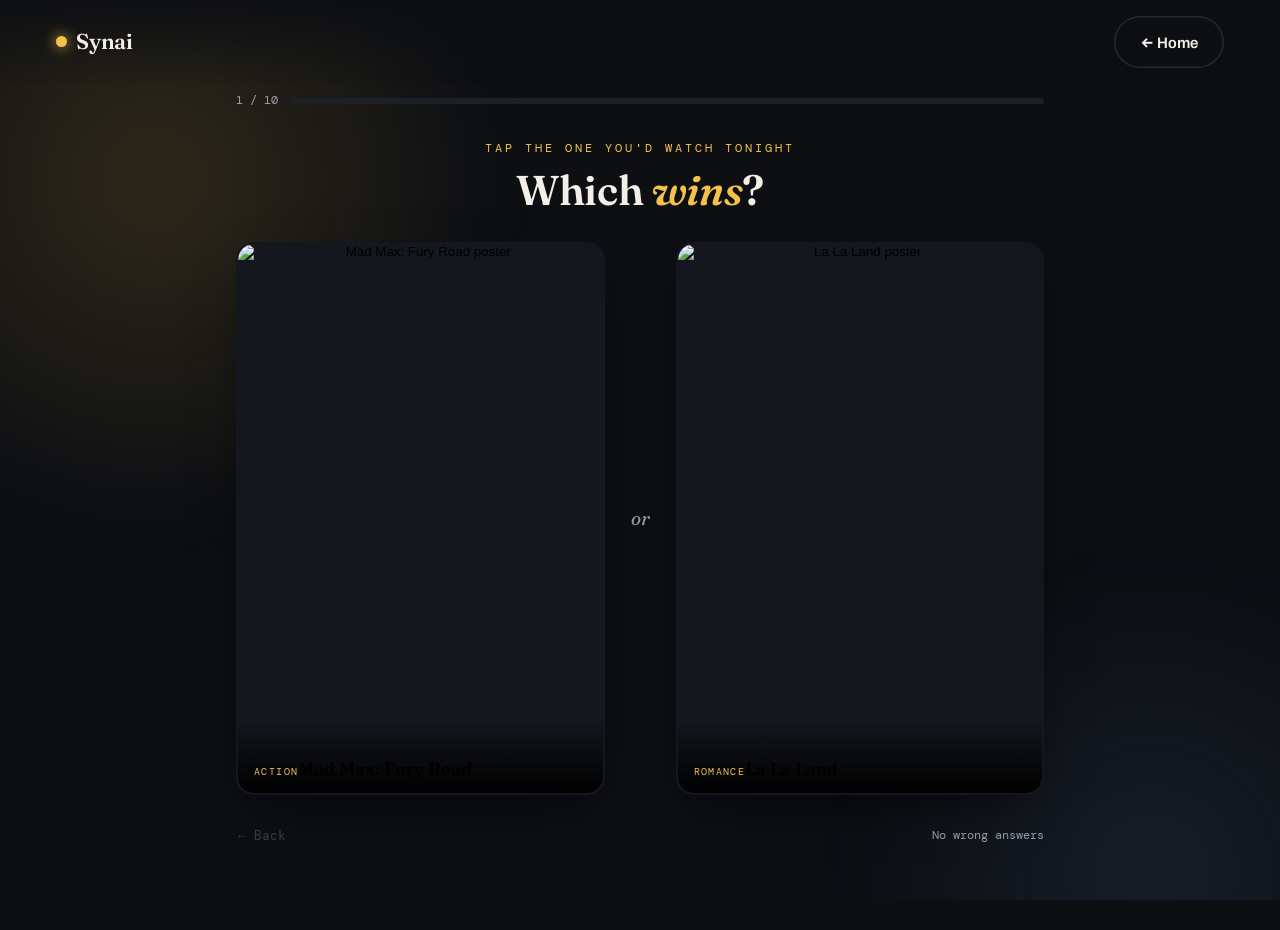
==== quiz.html @ 5b524165 "Rebuild as Synai: movie/TV taste-quiz site with real posters Replace the old single-page site with a" ====
<!DOCTYPE html>
<html lang="en">
<head>
  <meta charset="UTF-8" />
  <meta name="viewport" content="width=device-width, initial-scale=1.0" />
  <title>Synai — the taste quiz</title>
  <meta name="description" content="Ten this-or-that picks. Synai turns them into a ranked shortlist." />
  <link rel="icon" href="data:image/svg+xml,<svg xmlns='http://www.w3.org/2000/svg' viewBox='0 0 100 100'><circle cx='50' cy='50' r='40' fill='%23F4C24B'/></svg>" />
  <link rel="preconnect" href="https://image.tmdb.org" />
  <link rel="stylesheet" href="assets/css/styles.css" />
</head>
<body>

  <div class="scene" aria-hidden="true">
    <div class="glow g1"></div>
    <div class="glow g2"></div>
  </div>

  <nav class="nav">
    <a class="brand" href="index.html"><span class="dot"></span>Synai</a>
    <a class="btn ghost" href="index.html">← Home</a>
  </nav>

  <main class="quiz-main">
    <div class="quiz-stage" id="quiz-stage">

      <div class="progress" aria-hidden="true">
        <span id="q-count">1 / 10</span>
        <span class="bar"><i id="prog-fill"></i></span>
      </div>

      <div class="q-card" id="q-card">
        <p class="eyebrow">Tap the one you'd watch tonight</p>
        <h2 id="q-prompt">Which <em>wins</em>?</h2>
        <div class="matchup" id="matchup">
          <button class="pick" id="pick-a" type="button"></button>
          <span class="vs" aria-hidden="true">or</span>
          <button class="pick" id="pick-b" type="button"></button>
        </div>
      </div>

      <div class="q-foot" id="q-foot">
        <button class="ghost-btn" id="q-back" type="button">← Back</button>
        <span id="q-hint">No wrong answers</span>
      </div>

      <section class="results" id="results" aria-live="polite">
        <div class="results-head">
          <p class="eyebrow" style="text-align:center">Your shortlist</p>
          <h2>Made <em>for you</em></h2>
          <p>Ranked by match — movies and series mixed.</p>
        </div>
        <div class="taste-summary" id="taste-summary"></div>
        <div class="rec-grid" id="rec-grid"></div>
        <div class="results-cta">
          <button class="btn" id="retake" type="button">Retake <span class="arr">↻</span></button>
          <a class="btn ghost" href="index.html">Home</a>
        </div>
      </section>

    </div>
  </main>

  <script src="assets/js/data.js"></script>
  <script src="assets/js/quiz.js"></script>
</body>
</html>
---- assets/css/styles.css ----
/* ============================================================
   Synai — taste-tuning for movies & TV
   v2: dark cinema wall, real posters, restrained palette
   ============================================================ */

@import url('https://fonts.googleapis.com/css2?family=Fraunces:opsz,wght@9..144,500;9..144,600&family=Familjen+Grotesk:wght@400;500;600&family=DM+Mono:wght@400;500&display=swap');

:root {
  /* restrained palette: ink + off-white + a single amber accent.
     The posters supply all the color. */
  --bg:      #0D0F13;
  --bg-2:    #14171D;
  --bg-3:    #1C2027;
  --line:    rgba(255,255,255,0.10);
  --text:    #F3EFE6;
  --muted:   #9aa0ab;
  --accent:  #F4C24B;
  --accent-d:#d89f2a;

  --display: 'Fraunces', Georgia, serif;
  --body:    'Familjen Grotesk', system-ui, sans-serif;
  --mono:    'DM Mono', ui-monospace, monospace;

  --r-poster: 10px;
  --r-card:   18px;

  --shadow: 0 18px 50px -20px rgba(0,0,0,0.8);
  --maxw: 1200px;
  --gutter: clamp(18px, 5vw, 56px);
}

* { box-sizing: border-box; }
html { scroll-behavior: smooth; }
body {
  margin: 0;
  font-family: var(--body);
  background: var(--bg);
  color: var(--text);
  -webkit-font-smoothing: antialiased;
  overflow-x: hidden;
  line-height: 1.5;
}
h1, h2, h3 { font-family: var(--display); font-weight: 600; line-height: 1.04; letter-spacing: -0.01em; margin: 0; }
a { color: inherit; }
img { display: block; }

.eyebrow {
  font-family: var(--mono);
  font-size: 0.72rem;
  letter-spacing: 0.26em;
  text-transform: uppercase;
  color: var(--accent);
  margin: 0;
}

/* ---- soft reworked shapes: two quiet radial glows --------- */
.scene { position: fixed; inset: 0; z-index: 0; overflow: hidden; pointer-events: none; }
.glow { position: absolute; border-radius: 50%; filter: blur(40px); opacity: 0.5; will-change: transform; }
.glow.g1 { width: 60vw; height: 60vw; left: -18vw; top: -16vw;
  background: radial-gradient(circle, rgba(244,194,75,0.30), transparent 65%); }
.glow.g2 { width: 52vw; height: 52vw; right: -16vw; top: 60vh;
  background: radial-gradient(circle, rgba(90,130,180,0.28), transparent 65%); }

/* ---- nav -------------------------------------------------- */
.nav {
  position: fixed; inset: 0 0 auto 0; z-index: 60;
  display: flex; align-items: center; justify-content: space-between;
  padding: 16px var(--gutter);
  background: linear-gradient(to bottom, rgba(13,15,19,0.92), rgba(13,15,19,0));
  backdrop-filter: blur(6px);
}
.brand { font-family: var(--display); font-weight: 600; font-size: 1.35rem; letter-spacing: -0.01em; text-decoration: none; display: inline-flex; align-items: center; gap: 9px; }
.brand .dot { width: 11px; height: 11px; border-radius: 50%; background: var(--accent); box-shadow: 0 0 14px var(--accent); }

/* ---- buttons ---------------------------------------------- */
.btn {
  font-family: var(--body); font-weight: 600; font-size: 1rem;
  border: none; cursor: pointer; text-decoration: none;
  padding: 14px 26px; border-radius: 100px;
  background: var(--accent); color: #20180a;
  display: inline-flex; align-items: center; gap: 9px;
  transition: transform .16s ease, box-shadow .16s ease, background .16s;
  box-shadow: 0 10px 30px -10px rgba(244,194,75,0.5);
}
.btn:hover { transform: translateY(-2px); box-shadow: 0 16px 40px -12px rgba(244,194,75,0.6); }
.btn:active { transform: translateY(0); }
.btn:focus-visible { outline: 3px solid var(--accent); outline-offset: 3px; }
.btn.ghost { background: transparent; color: var(--text); box-shadow: inset 0 0 0 1.5px var(--line); }
.btn.ghost:hover { box-shadow: inset 0 0 0 1.5px rgba(255,255,255,0.4); }
.btn .arr { transition: transform .18s; }
.btn:hover .arr { transform: translateX(3px); }

main { position: relative; z-index: 2; }
.wrap { max-width: var(--maxw); margin: 0 auto; padding: 0 var(--gutter); }

/* reveal */
.reveal { opacity: 0; transform: translateY(26px); transition: opacity .7s ease, transform .7s cubic-bezier(.2,.7,.2,1); }
.reveal.in { opacity: 1; transform: none; }
.reveal.d1 { transition-delay: .07s; }
.reveal.d2 { transition-delay: .14s; }

/* ============================================================
   HOME — poster wall hero
   ============================================================ */
.hero { position: relative; min-height: 100vh; overflow: hidden; display: flex; align-items: center; }

/* moving columns of real posters */
.wall {
  position: absolute; inset: -8% -2%;
  display: flex; gap: clamp(10px, 1.4vw, 18px);
  justify-content: center;
  transform: rotate(-6deg) scale(1.18);
  z-index: 0;
  -webkit-mask-image: radial-gradient(120% 80% at 50% 42%, #000 55%, transparent 100%);
          mask-image: radial-gradient(120% 80% at 50% 42%, #000 55%, transparent 100%);
}
.wall-col { display: flex; flex-direction: column; gap: clamp(10px, 1.4vw, 18px); flex: 0 0 auto; width: clamp(120px, 14vw, 190px); will-change: transform; }
.wall-col.up   { animation: scrollUp   var(--dur, 60s) linear infinite; }
.wall-col.down { animation: scrollDown var(--dur, 60s) linear infinite; }
@keyframes scrollUp   { from { transform: translateY(0); }    to { transform: translateY(-50%); } }
@keyframes scrollDown { from { transform: translateY(-50%); } to { transform: translateY(0); } }
.wall-col img {
  width: 100%; aspect-ratio: 2 / 3; object-fit: cover;
  border-radius: var(--r-poster);
  box-shadow: var(--shadow);
  background: var(--bg-2);
}

/* darkening + centered message */
.hero-scrim { position: absolute; inset: 0; z-index: 1;
  background: radial-gradient(110% 75% at 50% 45%, rgba(13,15,19,0.55) 0%, rgba(13,15,19,0.86) 55%, rgba(13,15,19,0.97) 100%); }
.hero-inner { position: relative; z-index: 2; width: 100%; text-align: center; padding: 120px 0 60px; }
.hero-mark { font-family: var(--display); font-weight: 600; font-size: 0.95rem; letter-spacing: 0.04em; color: var(--muted); margin-bottom: 18px; }
.hero h1 { font-size: clamp(2.8rem, 9vw, 6.5rem); letter-spacing: -0.025em; }
.hero h1 em { font-style: italic; color: var(--accent); }
.hero .sub { color: var(--muted); font-size: clamp(1.05rem, 1.7vw, 1.3rem); margin: 22px auto 34px; max-width: 30ch; }
.hero-cta { display: flex; gap: 12px; justify-content: center; flex-wrap: wrap; }
.hero-note { margin-top: 22px; font-family: var(--mono); font-size: 0.74rem; letter-spacing: 0.08em; color: var(--muted); }
.scroll-cue { position: absolute; left: 50%; bottom: 26px; transform: translateX(-50%); z-index: 2; font-family: var(--mono); font-size: 0.66rem; letter-spacing: 0.3em; color: var(--muted); text-transform: uppercase; animation: bob 2.4s ease-in-out infinite; }
@keyframes bob { 0%,100% { transform: translate(-50%, 0); opacity: .55; } 50% { transform: translate(-50%, 6px); opacity: 1; } }

/* ---- catalog grid band ----------------------------------- */
.gallery { padding: clamp(70px, 12vh, 130px) 0; position: relative; }
.gallery-head { display: flex; align-items: flex-end; justify-content: space-between; gap: 20px; flex-wrap: wrap; margin-bottom: 36px; }
.gallery-head h2 { font-size: clamp(1.8rem, 4vw, 2.8rem); }
.gallery-head p { color: var(--muted); margin: 8px 0 0; }
.poster-grid { display: grid; grid-template-columns: repeat(6, 1fr); gap: clamp(10px, 1.4vw, 18px); }
.tile { position: relative; border-radius: var(--r-poster); overflow: hidden; box-shadow: var(--shadow); aspect-ratio: 2/3; background: var(--bg-2); }
.tile img { width: 100%; height: 100%; object-fit: cover; transition: transform .4s ease; }
.tile:hover img { transform: scale(1.06); }
.tile figcaption {
  position: absolute; inset: auto 0 0 0; padding: 28px 12px 12px;
  font-family: var(--mono); font-size: 0.66rem; letter-spacing: 0.04em;
  background: linear-gradient(to top, rgba(0,0,0,0.85), transparent);
  opacity: 0; transition: opacity .25s; pointer-events: none;
}
.tile:hover figcaption { opacity: 1; }

/* ---- closing CTA ----------------------------------------- */
.closer { text-align: center; padding: clamp(80px,14vh,150px) 0 clamp(60px,10vh,110px); }
.closer h2 { font-size: clamp(2rem, 5vw, 3.6rem); max-width: 16ch; margin: 0 auto 12px; }
.closer p { color: var(--muted); margin: 0 auto 30px; max-width: 40ch; }

.foot { position: relative; z-index: 2; border-top: 1px solid var(--line); padding: 26px var(--gutter); display: flex; justify-content: space-between; gap: 12px; flex-wrap: wrap; font-family: var(--mono); font-size: 0.74rem; color: var(--muted); }

/* ============================================================
   QUIZ
   ============================================================ */
.quiz-main { position: relative; z-index: 2; min-height: 100vh; padding-top: 92px; }
.quiz-stage { max-width: 920px; margin: 0 auto; padding: 0 var(--gutter) 80px; }

.progress { display: flex; align-items: center; gap: 14px; font-family: var(--mono); font-size: 0.74rem; color: var(--muted); margin-bottom: 30px; }
.progress .bar { flex: 1; height: 6px; border-radius: 100px; background: var(--bg-3); overflow: hidden; }
.progress .bar i { display: block; height: 100%; width: 0; background: var(--accent); border-radius: 100px; transition: width .5s cubic-bezier(.2,.7,.2,1); }

.q-card { text-align: center; }
.q-card h2 { font-size: clamp(1.7rem, 4vw, 2.6rem); margin: 12px 0 30px; }
.q-card h2 em { font-style: italic; color: var(--accent); }

.matchup { display: grid; grid-template-columns: 1fr auto 1fr; gap: clamp(12px, 2.5vw, 26px); align-items: center; }
.vs { font-family: var(--display); font-style: italic; font-size: 1.2rem; color: var(--muted); }
.pick {
  position: relative; border: 2px solid transparent; cursor: pointer; padding: 0;
  border-radius: var(--r-card); overflow: hidden; background: var(--bg-2);
  aspect-ratio: 2/3; box-shadow: var(--shadow);
  transition: transform .18s ease, border-color .18s ease, box-shadow .18s;
}
.pick img { width: 100%; height: 100%; object-fit: cover; }
.pick figcaption {
  position: absolute; inset: auto 0 0 0; z-index: 2; text-align: left;
  padding: 40px 16px 14px;
  background: linear-gradient(to top, rgba(0,0,0,0.9) 10%, transparent);
}
.pick .c-genre { font-family: var(--mono); font-size: 0.62rem; letter-spacing: 0.14em; text-transform: uppercase; color: var(--accent); }
.pick .c-title { font-family: var(--display); font-weight: 600; font-size: 1.1rem; line-height: 1.06; margin-top: 3px; }
.pick:hover { transform: translateY(-5px); box-shadow: 0 26px 60px -22px rgba(0,0,0,0.9); border-color: rgba(255,255,255,0.25); }
.pick:focus-visible { outline: 3px solid var(--accent); outline-offset: 3px; }
.pick.chosen { border-color: var(--accent); transform: scale(0.99); }

.q-foot { margin-top: 26px; display: flex; justify-content: space-between; align-items: center; font-family: var(--mono); font-size: 0.78rem; color: var(--muted); }
.ghost-btn { background: none; border: none; cursor: pointer; font-family: var(--mono); font-size: 0.8rem; color: var(--muted); display: inline-flex; align-items: center; gap: 7px; padding: 6px 2px; }
.ghost-btn:disabled { opacity: 0.3; cursor: default; }
.ghost-btn:not(:disabled):hover { color: var(--text); }

/* results */
.results { display: none; }
.results.show { display: block; animation: rise .6s cubic-bezier(.2,.7,.2,1); }
@keyframes rise { from { opacity: 0; transform: translateY(24px); } to { opacity: 1; transform: none; } }
.results-head { text-align: center; margin-bottom: 22px; }
.results-head h2 { font-size: clamp(2rem, 5vw, 3.2rem); }
.results-head h2 em { font-style: italic; color: var(--accent); }
.results-head p { color: var(--muted); margin-top: 10px; }
.taste-summary { display: flex; flex-wrap: wrap; gap: 9px; justify-content: center; margin: 22px 0 40px; }
.taste-pill { font-family: var(--mono); font-size: 0.74rem; padding: 8px 14px; border-radius: 100px; background: var(--bg-2); border: 1px solid var(--line); }
.taste-pill b { color: var(--accent); font-weight: 500; }

.rec-grid { display: grid; grid-template-columns: repeat(4, 1fr); gap: clamp(12px,1.6vw,18px); }
.rec { position: relative; border-radius: var(--r-card); overflow: hidden; aspect-ratio: 2/3; background: var(--bg-2); box-shadow: var(--shadow); animation: rise .5s backwards; }
.rec img { width: 100%; height: 100%; object-fit: cover; }
.rec .r-rank { position: absolute; top: 10px; left: 10px; z-index: 2; font-family: var(--display); font-weight: 600; font-size: 0.95rem; min-width: 28px; height: 28px; padding: 0 7px; border-radius: 100px; background: var(--accent); color: #20180a; display: grid; place-items: center; }
.rec figcaption { position: absolute; inset: auto 0 0 0; z-index: 2; padding: 36px 12px 12px; background: linear-gradient(to top, rgba(0,0,0,0.92) 12%, transparent); }
.rec .r-title { font-family: var(--display); font-weight: 600; font-size: 1rem; line-height: 1.06; }
.rec .r-match { font-family: var(--mono); font-size: 0.66rem; color: var(--accent); margin-top: 4px; }
.results-cta { text-align: center; margin-top: 42px; display: flex; gap: 12px; justify-content: center; flex-wrap: wrap; }

/* ============================================================
   Responsive
   ============================================================ */
@media (max-width: 1000px) { .poster-grid { grid-template-columns: repeat(4, 1fr); } }
@media (max-width: 820px) {
  .rec-grid { grid-template-columns: repeat(2, 1fr); }
}
@media (max-width: 560px) {
  .poster-grid { grid-template-columns: repeat(3, 1fr); }
  .matchup { grid-template-columns: 1fr 1fr; }
  .vs { display: none; }
  .nav .nav-hide { display: none; }
}

@media (prefers-reduced-motion: reduce) {
  * { animation-duration: .001ms !important; animation-iteration-count: 1 !important; transition-duration: .001ms !important; scroll-behavior: auto; }
  .reveal { opacity: 1; transform: none; }
  .wall { transform: rotate(-6deg) scale(1.18); }
  .wall-col.up, .wall-col.down { animation: none; }
}
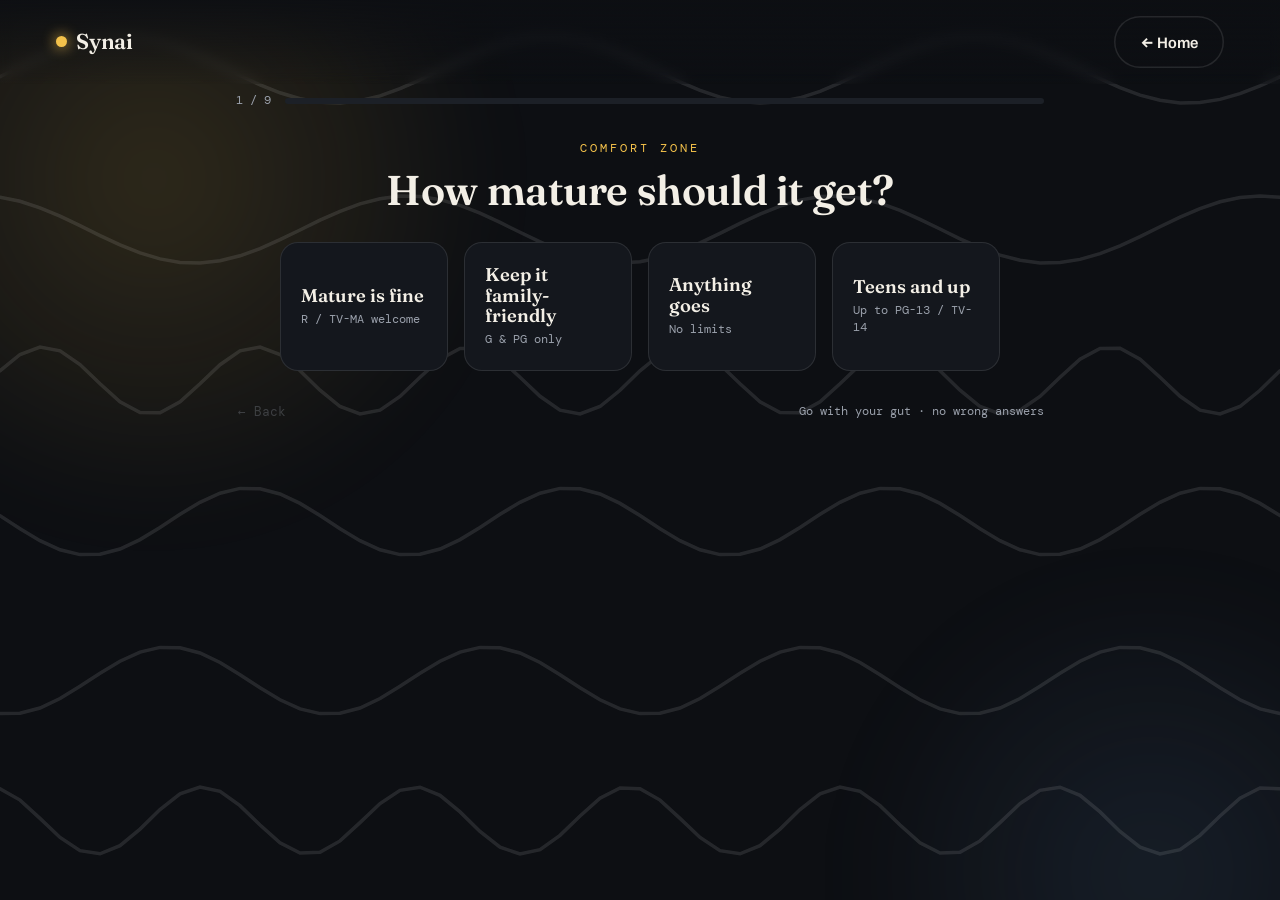
==== commit 92f30abc: "Go live with TMDB catalog, family controls, and richer detail popups - Replace the static 80-title c" ====
--- a/quiz.html
+++ b/quiz.html
@@ -30,25 +30,21 @@
       </div>
 
       <div class="q-card" id="q-card">
-        <p class="eyebrow">Tap the one you'd watch tonight</p>
-        <h2 id="q-prompt">Which <em>wins</em>?</h2>
-        <div class="matchup" id="matchup">
-          <button class="pick" id="pick-a" type="button"></button>
-          <span class="vs" aria-hidden="true">or</span>
-          <button class="pick" id="pick-b" type="button"></button>
-        </div>
+        <p class="eyebrow" id="q-kicker">Right now</p>
+        <h2 id="q-prompt"></h2>
+        <div id="q-body"></div>
       </div>
 
       <div class="q-foot" id="q-foot">
         <button class="ghost-btn" id="q-back" type="button">← Back</button>
-        <span id="q-hint">No wrong answers</span>
+        <span id="q-hint">Go with your gut · no wrong answers</span>
       </div>
 
       <section class="results" id="results" aria-live="polite">
         <div class="results-head">
           <p class="eyebrow" style="text-align:center">Your shortlist</p>
           <h2>Made <em>for you</em></h2>
-          <p>Ranked by match — movies and series mixed.</p>
+          <p>Ranked for your mood tonight. Tap any poster to see what it's about.</p>
         </div>
         <div class="taste-summary" id="taste-summary"></div>
         <div class="rec-grid" id="rec-grid"></div>
@@ -61,7 +57,30 @@
     </div>
   </main>
 
+  <!-- movie detail modal -->
+  <div class="modal" id="movie-modal" hidden>
+    <div class="modal-backdrop" data-close></div>
+    <div class="modal-card" role="dialog" aria-modal="true" aria-labelledby="m-title">
+      <button class="modal-close" type="button" data-close aria-label="Close">✕</button>
+      <img class="modal-poster" id="m-poster" alt="" width="500" height="750" />
+      <div class="modal-body">
+        <p class="m-meta" id="m-meta"></p>
+        <h3 id="m-title"></h3>
+        <p class="m-facts" id="m-facts"></p>
+        <div class="m-scores" id="m-scores"></div>
+        <div class="m-moods" id="m-moods"></div>
+        <p class="m-overview" id="m-overview"></p>
+        <p class="m-cast" id="m-cast"></p>
+        <p class="m-watch" id="m-watch"></p>
+        <p class="m-match" id="m-match"></p>
+      </div>
+    </div>
+  </div>
+
   <script src="assets/js/data.js"></script>
+  <script src="assets/js/curated.js"></script>
+  <script src="assets/js/tmdb.js"></script>
+  <script src="assets/js/modal.js"></script>
   <script src="assets/js/quiz.js"></script>
 </body>
 </html>
--- a/assets/css/styles.css
+++ b/assets/css/styles.css
@@ -55,6 +55,7 @@
 
 /* ---- soft reworked shapes: two quiet radial glows --------- */
 .scene { position: fixed; inset: 0; z-index: 0; overflow: hidden; pointer-events: none; }
+.squiggle { pointer-events: none; z-index: 0; }
 .glow { position: absolute; border-radius: 50%; filter: blur(40px); opacity: 0.5; will-change: transform; }
 .glow.g1 { width: 60vw; height: 60vw; left: -18vw; top: -16vw;
   background: radial-gradient(circle, rgba(244,194,75,0.30), transparent 65%); }
@@ -144,17 +145,50 @@
 .gallery-head { display: flex; align-items: flex-end; justify-content: space-between; gap: 20px; flex-wrap: wrap; margin-bottom: 36px; }
 .gallery-head h2 { font-size: clamp(1.8rem, 4vw, 2.8rem); }
 .gallery-head p { color: var(--muted); margin: 8px 0 0; }
+.catalog-search-row { display: flex; align-items: center; gap: 16px; flex-wrap: wrap; margin-bottom: 28px; }
+.catalog-search {
+  flex: 1 1 320px; max-width: 520px; font: inherit; color: var(--text);
+  background: rgba(255, 255, 255, 0.04); border: 1px solid rgba(255, 255, 255, 0.12);
+  border-radius: 999px; padding: 14px 22px; outline: none; transition: border-color .2s, background .2s;
+}
+.catalog-search::placeholder { color: var(--muted); }
+.catalog-search:focus { border-color: var(--accent); background: rgba(255, 255, 255, 0.06); }
+.search-status { color: var(--muted); font-size: 0.92rem; }
+.catalog-loading { color: var(--muted); padding: 40px 0; grid-column: 1 / -1; text-align: center; }
+.genre-filter { display: flex; flex-wrap: wrap; gap: 10px; margin-bottom: 28px; }
+.genre-chip {
+  font: inherit; font-size: 0.9rem; color: var(--muted); cursor: pointer;
+  background: rgba(255, 255, 255, 0.04); border: 1px solid rgba(255, 255, 255, 0.12);
+  border-radius: 999px; padding: 8px 16px; transition: color .18s, background .18s, border-color .18s;
+}
+.genre-chip:hover { color: #fff; border-color: rgba(255, 255, 255, 0.28); }
+.genre-chip.on { color: #20180a; background: var(--accent); border-color: var(--accent); font-weight: 600; }
+.see-more-row { display: flex; justify-content: center; margin-top: 36px; }
 .poster-grid { display: grid; grid-template-columns: repeat(6, 1fr); gap: clamp(10px, 1.4vw, 18px); }
-.tile { position: relative; border-radius: var(--r-poster); overflow: hidden; box-shadow: var(--shadow); aspect-ratio: 2/3; background: var(--bg-2); }
+.tile {
+  position: relative; display: block; padding: 0; border: none; cursor: pointer;
+  font: inherit; color: inherit; text-align: left;
+  border-radius: var(--r-poster); overflow: hidden; box-shadow: var(--shadow);
+  aspect-ratio: 2/3; background: var(--bg-2);
+}
 .tile img { width: 100%; height: 100%; object-fit: cover; transition: transform .4s ease; }
-.tile:hover img { transform: scale(1.06); }
-.tile figcaption {
+.tile:hover img, .tile:focus-visible img { transform: scale(1.06); }
+.tile:focus-visible { outline: 3px solid var(--accent); outline-offset: 3px; }
+.tile .t-info {
+  position: absolute; top: 8px; right: 8px; z-index: 2;
+  width: 24px; height: 24px; border-radius: 50%;
+  display: grid; place-items: center; font-size: 0.8rem;
+  background: rgba(0,0,0,0.55); color: var(--text);
+  opacity: 0; transition: opacity .25s;
+}
+.tile:hover .t-info, .tile:focus-visible .t-info { opacity: 1; }
+.tile .t-cap {
   position: absolute; inset: auto 0 0 0; padding: 28px 12px 12px;
   font-family: var(--mono); font-size: 0.66rem; letter-spacing: 0.04em;
   background: linear-gradient(to top, rgba(0,0,0,0.85), transparent);
   opacity: 0; transition: opacity .25s; pointer-events: none;
 }
-.tile:hover figcaption { opacity: 1; }
+.tile:hover .t-cap, .tile:focus-visible .t-cap { opacity: 1; }
 
 /* ---- closing CTA ----------------------------------------- */
 .closer { text-align: center; padding: clamp(80px,14vh,150px) 0 clamp(60px,10vh,110px); }
@@ -179,6 +213,21 @@
 
 .matchup { display: grid; grid-template-columns: 1fr auto 1fr; gap: clamp(12px, 2.5vw, 26px); align-items: center; }
 .vs { font-family: var(--display); font-style: italic; font-size: 1.2rem; color: var(--muted); }
+
+/* mood / in-the-moment options */
+.opts { display: grid; grid-template-columns: repeat(auto-fit, minmax(160px, 1fr)); gap: clamp(10px, 1.6vw, 16px); max-width: 720px; margin: 0 auto; }
+.opt {
+  cursor: pointer; text-align: left; font: inherit; color: inherit;
+  background: var(--bg-2); border: 1.5px solid var(--line); border-radius: var(--r-card);
+  padding: 22px 20px; min-height: 108px;
+  display: flex; flex-direction: column; justify-content: center; gap: 5px;
+  transition: transform .16s ease, border-color .16s ease, background .16s;
+}
+.opt:hover { transform: translateY(-4px); border-color: rgba(255,255,255,0.3); background: var(--bg-3); }
+.opt:focus-visible { outline: 3px solid var(--accent); outline-offset: 3px; }
+.opt.chosen { border-color: var(--accent); background: var(--bg-3); }
+.opt-label { font-family: var(--display); font-weight: 600; font-size: 1.15rem; line-height: 1.1; }
+.opt-sub { font-family: var(--mono); font-size: 0.72rem; color: var(--muted); }
 .pick {
   position: relative; border: 2px solid transparent; cursor: pointer; padding: 0;
   border-radius: var(--r-card); overflow: hidden; background: var(--bg-2);
@@ -215,20 +264,85 @@
 .taste-pill b { color: var(--accent); font-weight: 500; }
 
 .rec-grid { display: grid; grid-template-columns: repeat(4, 1fr); gap: clamp(12px,1.6vw,18px); }
-.rec { position: relative; border-radius: var(--r-card); overflow: hidden; aspect-ratio: 2/3; background: var(--bg-2); box-shadow: var(--shadow); animation: rise .5s backwards; }
+.rec {
+  position: relative; display: block; padding: 0; border: none; cursor: pointer;
+  font: inherit; color: inherit; text-align: left;
+  border-radius: var(--r-card); overflow: hidden; aspect-ratio: 2/3;
+  background: var(--bg-2); box-shadow: var(--shadow); animation: rise .5s backwards;
+  transition: transform .16s ease;
+}
+.rec:hover { transform: translateY(-4px); }
+.rec:focus-visible { outline: 3px solid var(--accent); outline-offset: 3px; }
 .rec img { width: 100%; height: 100%; object-fit: cover; }
 .rec .r-rank { position: absolute; top: 10px; left: 10px; z-index: 2; font-family: var(--display); font-weight: 600; font-size: 0.95rem; min-width: 28px; height: 28px; padding: 0 7px; border-radius: 100px; background: var(--accent); color: #20180a; display: grid; place-items: center; }
+.rec .r-info { position: absolute; top: 12px; right: 10px; z-index: 2; font-size: 0.85rem; color: var(--text); opacity: 0; transition: opacity .25s; }
+.rec:hover .r-info, .rec:focus-visible .r-info { opacity: 1; }
 .rec figcaption { position: absolute; inset: auto 0 0 0; z-index: 2; padding: 36px 12px 12px; background: linear-gradient(to top, rgba(0,0,0,0.92) 12%, transparent); }
 .rec .r-title { font-family: var(--display); font-weight: 600; font-size: 1rem; line-height: 1.06; }
 .rec .r-match { font-family: var(--mono); font-size: 0.66rem; color: var(--accent); margin-top: 4px; }
 .results-cta { text-align: center; margin-top: 42px; display: flex; gap: 12px; justify-content: center; flex-wrap: wrap; }
 
 /* ============================================================
+   Movie detail modal
+   ============================================================ */
+.modal { position: fixed; inset: 0; z-index: 100; display: grid; place-items: center; padding: var(--gutter); }
+.modal[hidden] { display: none; }
+.modal-backdrop { position: absolute; inset: 0; background: rgba(6,8,11,0.74); backdrop-filter: blur(6px); opacity: 0; transition: opacity .25s; }
+.modal.open .modal-backdrop { opacity: 1; }
+.modal-card {
+  position: relative; z-index: 2; display: grid; grid-template-columns: 0.62fr 1fr;
+  gap: clamp(18px, 3vw, 30px); align-items: start;
+  max-width: 720px; width: 100%; max-height: 88vh; overflow: auto;
+  background: var(--bg-2); border: 1px solid var(--line); border-radius: 22px;
+  padding: clamp(18px, 3vw, 30px);
+  box-shadow: 0 40px 100px -30px rgba(0,0,0,0.85);
+  transform: translateY(16px) scale(0.98); opacity: 0;
+  transition: transform .28s cubic-bezier(.2,.7,.2,1), opacity .28s;
+}
+.modal.open .modal-card { transform: none; opacity: 1; }
+.modal-poster { width: 100%; border-radius: var(--r-poster); aspect-ratio: 2/3; object-fit: cover; box-shadow: var(--shadow); }
+.modal-close {
+  position: absolute; top: 12px; right: 12px; z-index: 3;
+  width: 34px; height: 34px; border-radius: 50%; border: 1px solid var(--line);
+  background: rgba(0,0,0,0.4); color: var(--text); cursor: pointer; font-size: 0.85rem;
+  display: grid; place-items: center; transition: background .15s, transform .15s;
+}
+.modal-close:hover { background: rgba(0,0,0,0.7); transform: rotate(90deg); }
+.modal-close:focus-visible { outline: 3px solid var(--accent); outline-offset: 2px; }
+.modal-body { padding-top: 4px; }
+.modal-body .m-meta { font-family: var(--mono); font-size: 0.72rem; letter-spacing: 0.1em; text-transform: uppercase; color: var(--muted); margin: 0 0 8px; }
+.m-rating { display: inline-block; padding: 1px 7px; border-radius: 5px; border: 1px solid var(--line); color: var(--text); letter-spacing: 0.06em; }
+.modal-body h3 { font-size: clamp(1.5rem, 3vw, 2rem); }
+.m-facts { font-family: var(--mono); font-size: 0.74rem; letter-spacing: 0.02em; color: var(--text); margin: 8px 0 0; }
+.m-scores { display: flex; flex-wrap: wrap; gap: 10px; margin: 14px 0 0; }
+.m-score { display: inline-flex; align-items: center; gap: 6px; font-family: var(--mono); font-size: 0.82rem; font-weight: 500;
+  padding: 5px 12px; border-radius: 100px; background: var(--bg-3); border: 1px solid var(--line); color: var(--text); }
+.m-score-ico { font-size: 0.95rem; line-height: 1; }
+.m-score-lbl { color: var(--muted); font-size: 0.72rem; letter-spacing: 0.02em; }
+.m-score.fresh { color: #ff6b57; border-color: rgba(255,107,87,0.4); }
+.m-score.rotten { color: #8fae6b; border-color: rgba(143,174,107,0.4); }
+.m-moods { display: flex; flex-wrap: wrap; gap: 7px; margin: 14px 0; }
+.m-cast, .m-watch { display: flex; flex-direction: column; gap: 3px; font-size: 0.92rem; line-height: 1.4; color: #cfd3cb; margin: 14px 0 0; }
+.m-watch { margin-top: 12px; }
+.m-list-label { font-family: var(--mono); font-size: 0.64rem; text-transform: uppercase; letter-spacing: 0.14em; color: var(--muted); margin-bottom: 3px; }
+.m-list-item { color: #cfd3cb; }
+.m-watch-link { color: var(--accent); text-decoration: none; font-size: 0.84rem; margin-top: 2px; }
+.m-watch-link:hover { text-decoration: underline; }
+.m-mood { font-family: var(--mono); font-size: 0.66rem; letter-spacing: 0.06em; padding: 5px 11px; border-radius: 100px; background: rgba(244,194,75,0.12); color: var(--accent); border: 1px solid rgba(244,194,75,0.3); }
+.m-overview { color: #d7d3c8; font-size: 1rem; line-height: 1.6; margin: 12px 0 0; }
+.m-match { font-family: var(--mono); font-size: 0.78rem; color: var(--accent); margin: 16px 0 0; }
+
+/* ============================================================
    Responsive
    ============================================================ */
 @media (max-width: 1000px) { .poster-grid { grid-template-columns: repeat(4, 1fr); } }
 @media (max-width: 820px) {
   .rec-grid { grid-template-columns: repeat(2, 1fr); }
+}
+@media (max-width: 620px) {
+  .modal-card { grid-template-columns: 1fr; max-width: 380px; text-align: center; }
+  .modal-poster { max-width: 200px; margin: 0 auto; }
+  .m-moods { justify-content: center; }
 }
 @media (max-width: 560px) {
   .poster-grid { grid-template-columns: repeat(3, 1fr); }
